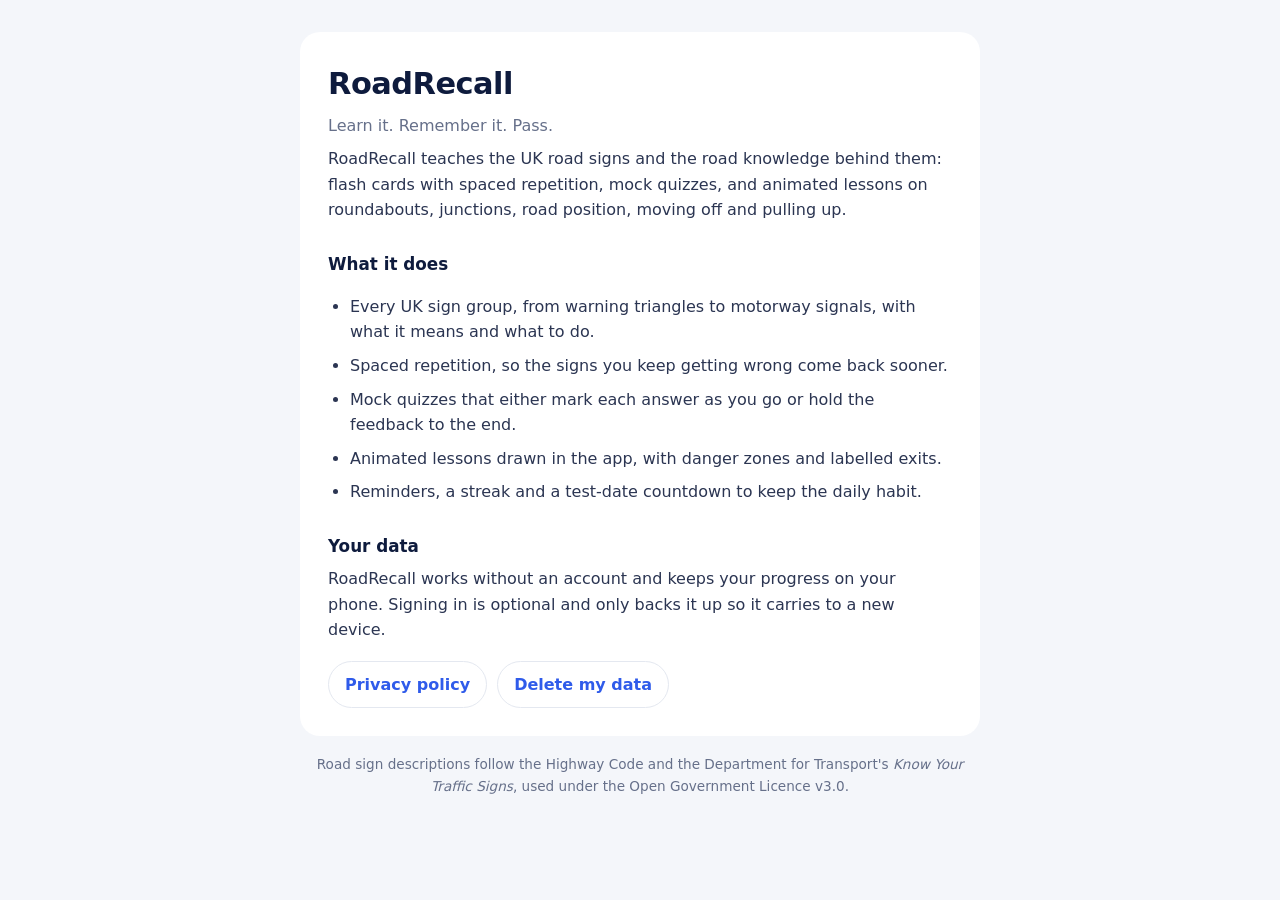
==== index.html @ 9930de99 "RoadRecall site: privacy policy, data deletion and landing page Co-Authored-By: Claude Opus 5 (1M co" ====
<!doctype html>
<html lang="en">
<head>
<meta charset="utf-8">
<meta name="viewport" content="width=device-width, initial-scale=1">
<title>RoadRecall</title>
<meta name="description" content="RoadRecall: UK road sign flash cards and animated lessons for the driving theory test.">
<link rel="stylesheet" href="style.css">
</head>
<body>
<main>
<h1>RoadRecall</h1>
<p class="tag">Learn it. Remember it. Pass.</p>
<p>RoadRecall teaches the UK road signs and the road knowledge behind them: flash cards with spaced repetition, mock quizzes, and animated lessons on roundabouts, junctions, road position, moving off and pulling up.</p>
<h2>What it does</h2>
<ul>
<li>Every UK sign group, from warning triangles to motorway signals, with what it means and what to do.</li>
<li>Spaced repetition, so the signs you keep getting wrong come back sooner.</li>
<li>Mock quizzes that either mark each answer as you go or hold the feedback to the end.</li>
<li>Animated lessons drawn in the app, with danger zones and labelled exits.</li>
<li>Reminders, a streak and a test-date countdown to keep the daily habit.</li>
</ul>
<h2>Your data</h2>
<p>RoadRecall works without an account and keeps your progress on your phone. Signing in is optional and only backs it up so it carries to a new device.</p>
<div class="links">
<a href="privacy.html">Privacy policy</a>
<a href="delete-data.html">Delete my data</a>
</div>
</main>
<footer>Road sign descriptions follow the Highway Code and the Department for Transport's <em>Know Your Traffic Signs</em>, used under the Open Government Licence v3.0.</footer>
</body>
</html>
---- style.css ----
:root {
  --bg: #F4F6FA;
  --card: #ffffff;
  --ink: #0E1B3D;
  --body: #2b3552;
  --muted: #66708A;
  --line: #E4E8F0;
  --blue: #2F5BEA;
}
@media (prefers-color-scheme: dark) {
  :root {
    --bg: #0B1020;
    --card: #141A2C;
    --ink: #F2F5FF;
    --body: #C9D0E4;
    --muted: #8A93AD;
    --line: #232B42;
    --blue: #6E8CFF;
  }
}
* { box-sizing: border-box; }
body {
  font-family: -apple-system, system-ui, "Segoe UI", Roboto, sans-serif;
  color: var(--ink); background: var(--bg);
  margin: 0; padding: 32px 16px; line-height: 1.6;
}
main {
  max-width: 680px; margin: 0 auto; background: var(--card);
  border-radius: 20px; padding: 28px;
}
h1 { margin: 0 0 4px; letter-spacing: -0.5px; font-size: 1.9rem; }
h2 { font-size: 1.05rem; margin: 28px 0 6px; }
p { margin: 0 0 12px; color: var(--body); }
p:last-child { margin-bottom: 0; }
.tag { color: var(--muted); margin: 0 0 8px; }
a { color: var(--blue); }
ol, ul { color: var(--body); padding-left: 22px; }
li { margin-bottom: 8px; }
nav { max-width: 680px; margin: 0 auto 16px; }
nav a { text-decoration: none; font-weight: 600; font-size: 0.95rem; }
footer {
  max-width: 680px; margin: 18px auto 0; color: var(--muted);
  font-size: 0.85rem; text-align: center;
}
footer a { color: var(--muted); }
.links { display: flex; flex-wrap: wrap; gap: 10px; margin-top: 18px; }
.links a {
  display: inline-block; padding: 10px 16px; border: 1px solid var(--line);
  border-radius: 999px; text-decoration: none; font-weight: 600;
}
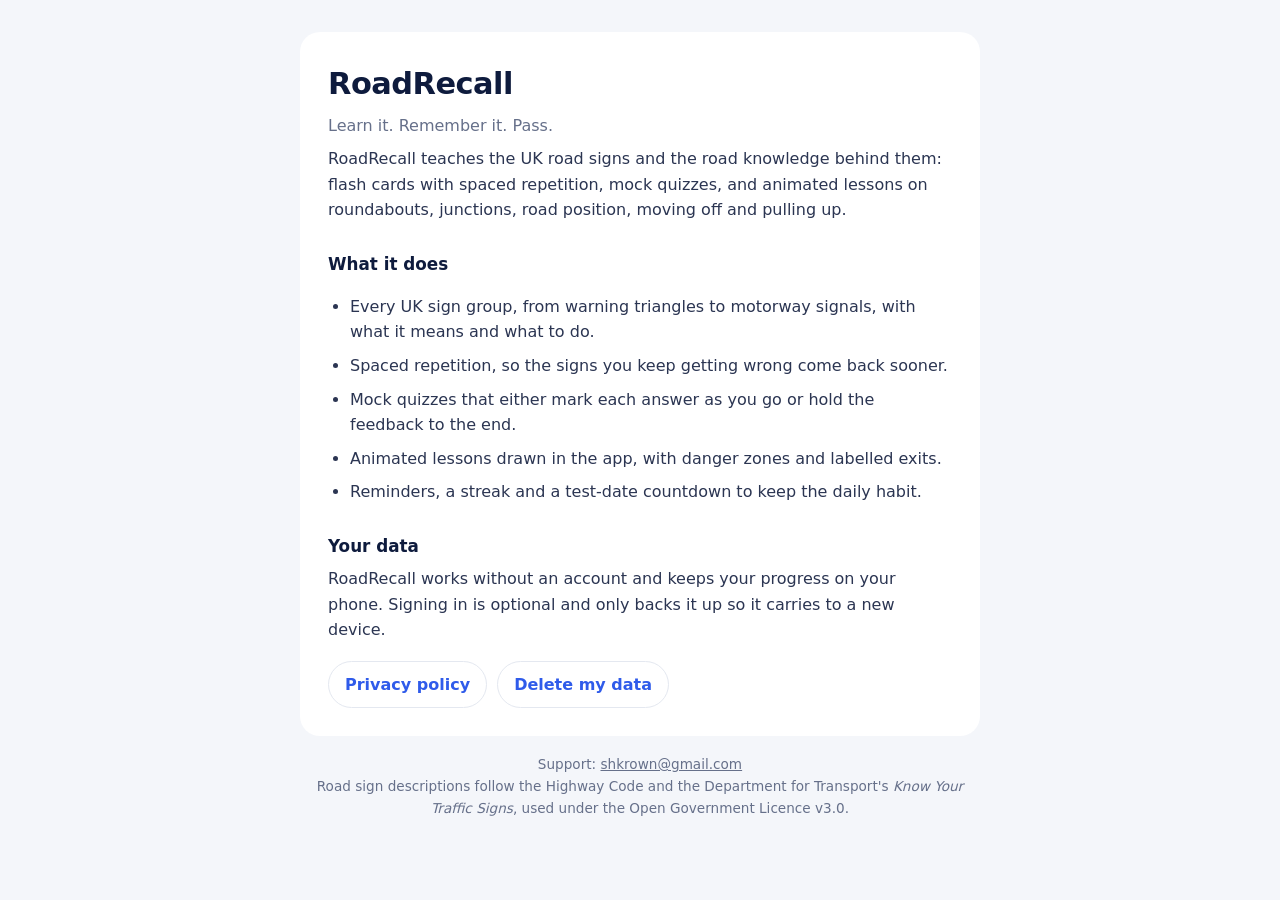
==== commit 120fd544: "Add the support address to the pages" ====
--- a/index.html
+++ b/index.html
@@ -27,6 +27,6 @@
 <a href="delete-data.html">Delete my data</a>
 </div>
 </main>
-<footer>Road sign descriptions follow the Highway Code and the Department for Transport's <em>Know Your Traffic Signs</em>, used under the Open Government Licence v3.0.</footer>
+<footer>Support: <a href="mailto:shkrown@gmail.com">shkrown@gmail.com</a><br>Road sign descriptions follow the Highway Code and the Department for Transport's <em>Know Your Traffic Signs</em>, used under the Open Government Licence v3.0.</footer>
 </body>
 </html>
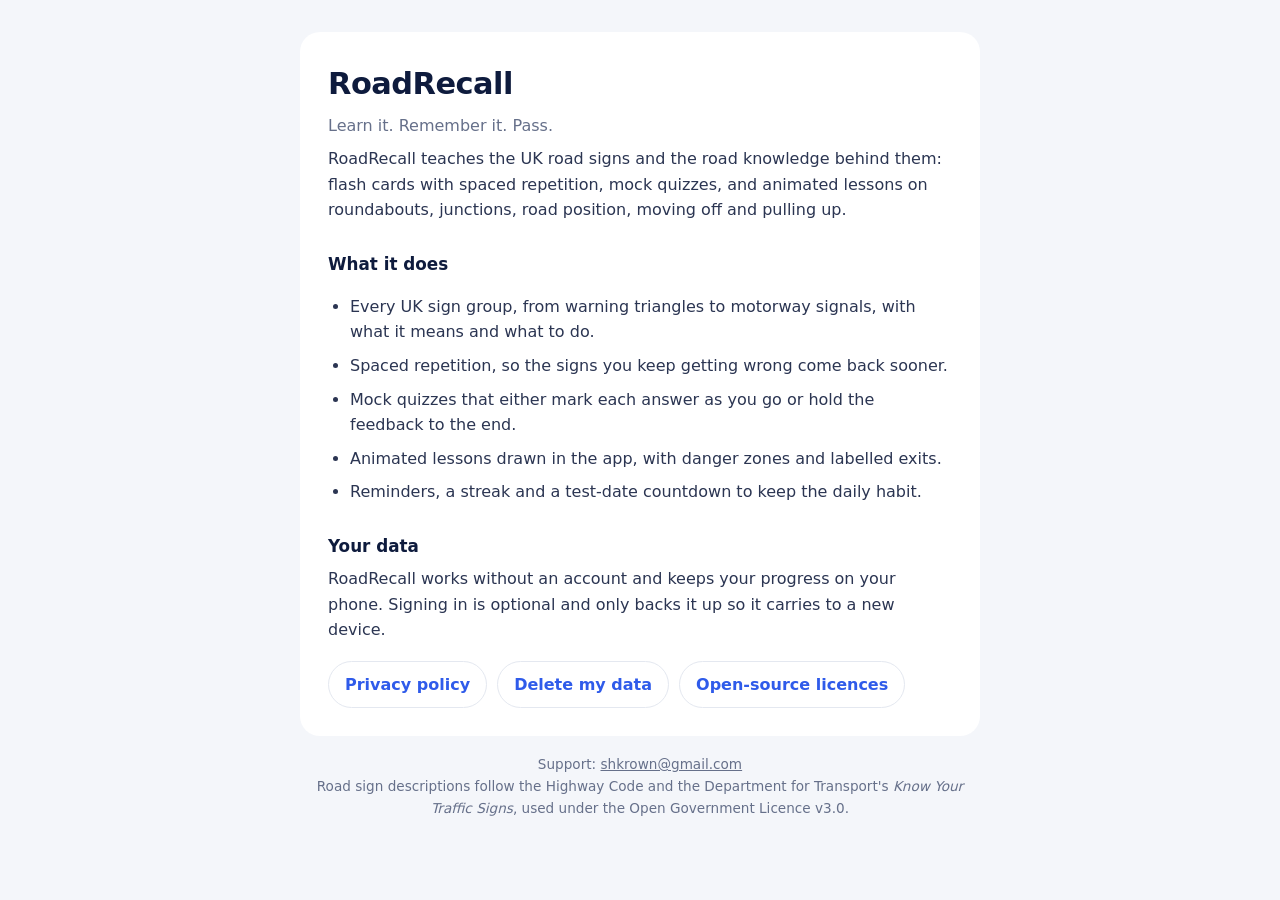
==== commit ecceec1e: "Add the open-source licences page The app links here from About instead of carrying its own licences" ====
--- a/index.html
+++ b/index.html
@@ -25,6 +25,7 @@
 <div class="links">
 <a href="privacy.html">Privacy policy</a>
 <a href="delete-data.html">Delete my data</a>
+<a href="licences.html">Open-source licences</a>
 </div>
 </main>
 <footer>Support: <a href="mailto:shkrown@gmail.com">shkrown@gmail.com</a><br>Road sign descriptions follow the Highway Code and the Department for Transport's <em>Know Your Traffic Signs</em>, used under the Open Government Licence v3.0.</footer>
